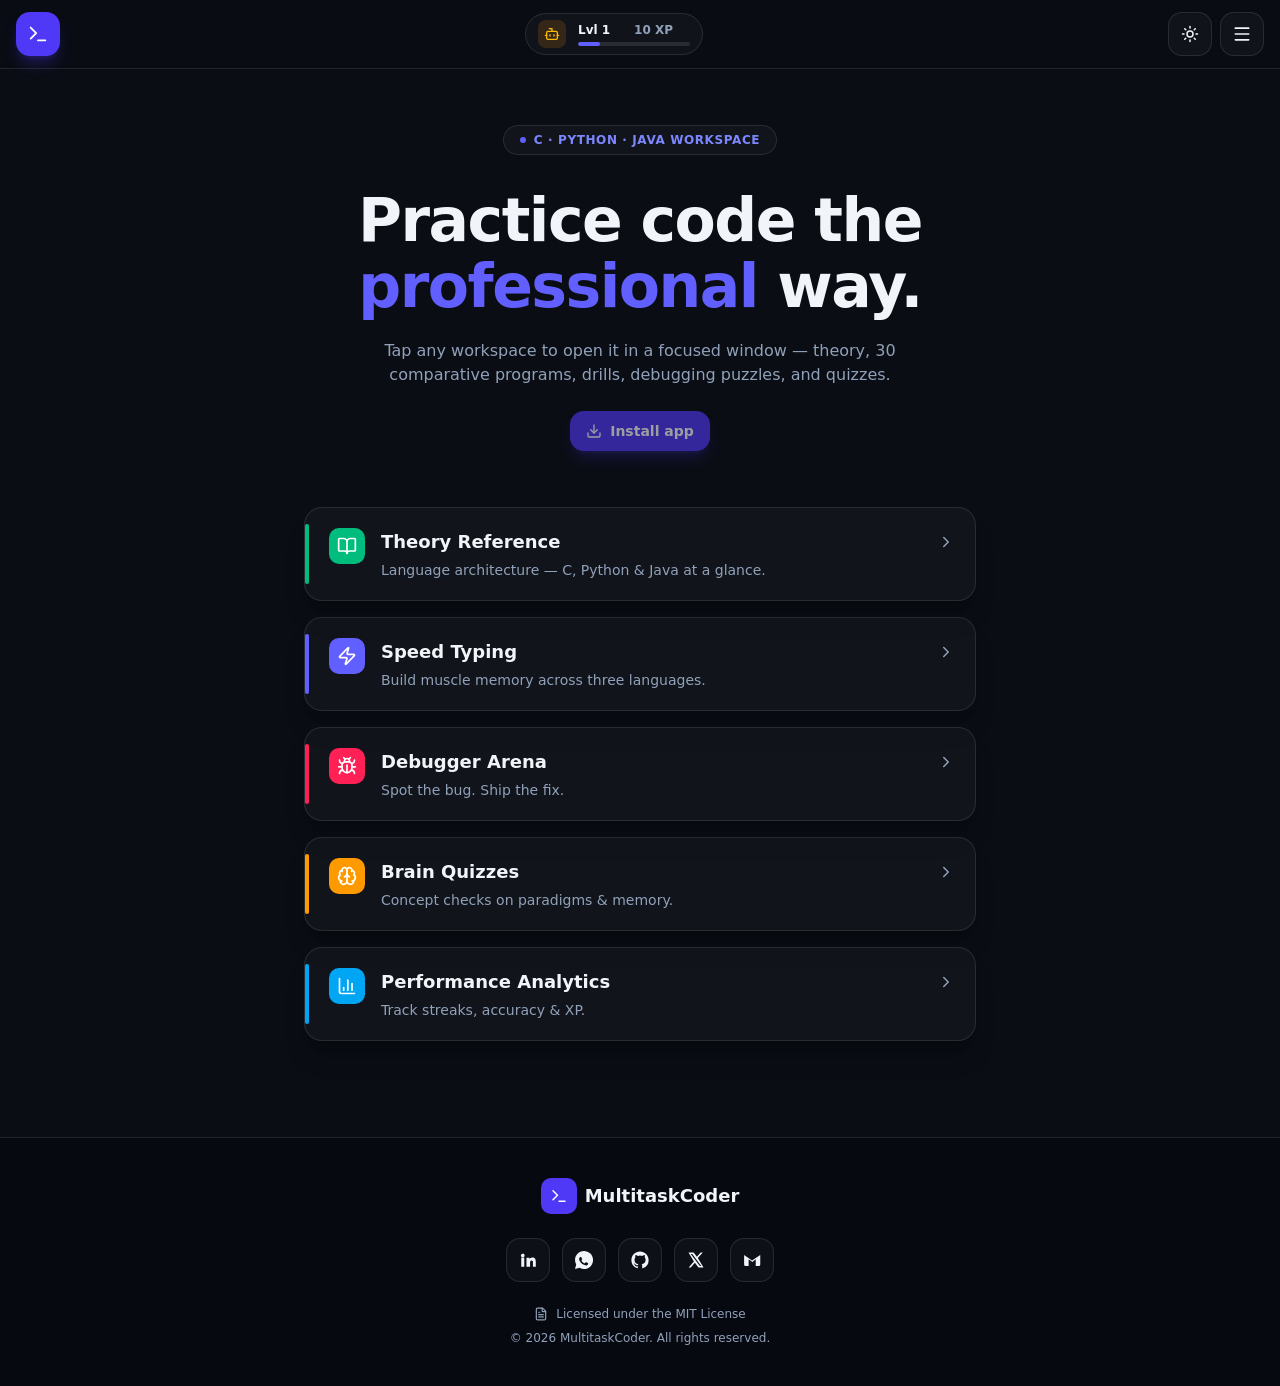
==== index.html @ 4a7f6e58 "Add files via upload" ====
<!DOCTYPE html>
<html lang="en" class="dark">
<head>
  <meta charset="utf-8">
  <meta name="viewport" content="width=device-width, initial-scale=1">
  <title>MultitaskCoder — Practice C, Python &amp; Java</title>

  <meta name="description" content="A gamified workspace with 30 comparative programs, theory, typing drills, debugging puzzles, and quizzes across C, Python, and Java.">
  <meta name="theme-color" content="#4f46e5">

  <!-- PWA / iOS home-screen -->
  <meta name="apple-mobile-web-app-capable" content="yes">
  <meta name="apple-mobile-web-app-status-bar-style" content="black-translucent">
  <meta name="apple-mobile-web-app-title" content="MultitaskCoder">
  <link rel="manifest" href="./manifest.webmanifest">
  <link rel="icon" href="./assets/icons/favicon.ico" type="image/x-icon">
  <link rel="apple-touch-icon" href="./assets/icons/icon-192.png">

  <!-- Open Graph / Twitter (absolute URL required by the spec for social-media crawlers) -->
  <meta property="og:type" content="website">
  <meta property="og:title" content="MultitaskCoder — Practice C, Python &amp; Java">
  <meta property="og:description" content="A gamified workspace with 30 comparative programs, theory, typing drills, debugging puzzles, and quizzes across C, Python, and Java.">
  <meta property="og:image" content="https://pub-bb2e103a32db4e198524a2e9ed8f35b4.r2.dev/af7c9cf9-385e-4282-8b02-63d2bfdb34aa/id-preview-4fb9316d--4d228330-1f80-40c3-a4d7-594344d08f3d.lovable.app-1783873133806.png">
  <meta name="twitter:card" content="summary_large_image">
  <meta name="twitter:title" content="MultitaskCoder — Practice C, Python &amp; Java">
  <meta name="twitter:description" content="A gamified workspace with 30 comparative programs, theory, typing drills, debugging puzzles, and quizzes across C, Python, and Java.">
  <meta name="twitter:image" content="https://pub-bb2e103a32db4e198524a2e9ed8f35b4.r2.dev/af7c9cf9-385e-4282-8b02-63d2bfdb34aa/id-preview-4fb9316d--4d228330-1f80-40c3-a4d7-594344d08f3d.lovable.app-1783873133806.png">

  <link rel="stylesheet" href="./style.css">
</head>
<body>
  <div class="min-h-screen bg-[#0a0d14] text-slate-100 transition-colors">
    <header class="sticky top-0 z-40 flex items-center justify-between gap-3 px-4 py-3 backdrop-blur-xl border-b bg-[#0a0d14]/80 border-white/10">
      <button class="flex h-11 w-11 items-center justify-center rounded-xl bg-indigo-600 text-white shadow-lg shadow-indigo-600/30" aria-label="MultitaskCoder">
        <svg xmlns="http://www.w3.org/2000/svg" width="22" height="22" viewBox="0 0 24 24" fill="none" stroke="currentColor" stroke-width="2" stroke-linecap="round" stroke-linejoin="round" class="lucide lucide-terminal" aria-hidden="true">
          <path d="M12 19h8"></path>
          <path d="m4 17 6-6-6-6"></path>
        </svg>
      </button>
      <div class="flex items-center gap-3 rounded-full border px-3 py-1.5 bg-white/[0.03] border-white/10">
        <div class="flex h-7 w-7 items-center justify-center rounded-md bg-amber-500/15 text-amber-400">
          <svg xmlns="http://www.w3.org/2000/svg" width="16" height="16" viewBox="0 0 24 24" fill="none" stroke="currentColor" stroke-width="2" stroke-linecap="round" stroke-linejoin="round" class="lucide lucide-bot" aria-hidden="true">
            <path d="M12 8V4H8"></path>
            <rect width="16" height="12" x="4" y="8" rx="2"></rect>
            <path d="M2 14h2"></path>
            <path d="M20 14h2"></path>
            <path d="M15 13v2"></path>
            <path d="M9 13v2"></path>
          </svg>
        </div>
        <div class="flex flex-col leading-none">
          <div class="flex items-center gap-6 text-xs font-semibold">
            <span>Lvl 1</span>
            <span class="text-slate-400">10 XP</span>
          </div>
          <div class="mt-1 h-1 w-28 overflow-hidden rounded-full bg-white/10">
            <div class="h-full w-1/5 rounded-full bg-indigo-500"></div>
          </div>
        </div>
      </div>
      <div class="flex items-center gap-2">
        <button aria-label="Toggle theme" class="flex h-11 w-11 items-center justify-center rounded-xl border bg-white/[0.03] border-white/10">
          <svg xmlns="http://www.w3.org/2000/svg" width="18" height="18" viewBox="0 0 24 24" fill="none" stroke="currentColor" stroke-width="2" stroke-linecap="round" stroke-linejoin="round" class="lucide lucide-sun" aria-hidden="true">
            <circle cx="12" cy="12" r="4"></circle>
            <path d="M12 2v2"></path>
            <path d="M12 20v2"></path>
            <path d="m4.93 4.93 1.41 1.41"></path>
            <path d="m17.66 17.66 1.41 1.41"></path>
            <path d="M2 12h2"></path>
            <path d="M20 12h2"></path>
            <path d="m6.34 17.66-1.41 1.41"></path>
            <path d="m19.07 4.93-1.41 1.41"></path>
          </svg>
        </button>
        <button aria-label="Open menu" aria-expanded="false" class="flex h-11 w-11 items-center justify-center rounded-xl border bg-white/[0.03] border-white/10">
          <svg xmlns="http://www.w3.org/2000/svg" width="20" height="20" viewBox="0 0 24 24" fill="none" stroke="currentColor" stroke-width="2" stroke-linecap="round" stroke-linejoin="round" class="lucide lucide-menu" aria-hidden="true">
            <path d="M4 5h16"></path>
            <path d="M4 12h16"></path>
            <path d="M4 19h16"></path>
          </svg>
        </button>
      </div>
    </header>
    <main class="relative px-6 pt-14 pb-16 text-center">
      <div class="relative mx-auto inline-flex items-center gap-2 rounded-full border px-4 py-1.5 text-xs font-semibold uppercase tracking-wider text-indigo-400 bg-white/[0.03] border-white/10">
        <span class="h-1.5 w-1.5 rounded-full bg-indigo-500 animate-pulse"></span>
        C · Python · Java Workspace
      </div>
      <h1 class="mx-auto mt-8 max-w-3xl text-4xl font-bold leading-[1.1] tracking-tight sm:text-6xl">
        Practice code the
        <span class="text-indigo-500">professional</span>
        way.
      </h1>
      <p class="mx-auto mt-5 max-w-xl text-base text-slate-400">Tap any workspace to open it in a focused window — theory, 30 comparative programs, drills, debugging puzzles, and quizzes.</p>
      <button id="installAppBtn" class="mt-6 inline-flex items-center gap-2 rounded-xl bg-indigo-600 px-4 py-2.5 text-sm font-semibold text-white shadow-lg shadow-indigo-600/30 hover:bg-indigo-500 disabled:opacity-60">
        <svg xmlns="http://www.w3.org/2000/svg" width="16" height="16" viewBox="0 0 24 24" fill="none" stroke="currentColor" stroke-width="2" stroke-linecap="round" stroke-linejoin="round" class="lucide lucide-download" aria-hidden="true">
          <path d="M12 15V3"></path>
          <path d="M21 15v4a2 2 0 0 1-2 2H5a2 2 0 0 1-2-2v-4"></path>
          <path d="m7 10 5 5 5-5"></path>
        </svg>
        <!-- -->
        Install app
      </button>
      <section class="mx-auto mt-14 grid max-w-2xl gap-4 text-left">
        <button class="group relative overflow-hidden rounded-2xl border p-5 pl-6 text-left shadow-xl shadow-black/20 transition hover:-translate-y-0.5 hover:ring-2 ring-emerald-500/40 bg-white/[0.03] border-white/10">
          <span class="absolute inset-y-4 left-0 w-1 rounded-full bg-emerald-500"></span>
          <div class="flex items-start gap-4">
            <div class="rounded-lg p-2 text-white bg-emerald-500">
              <svg xmlns="http://www.w3.org/2000/svg" width="20" height="20" viewBox="0 0 24 24" fill="none" stroke="currentColor" stroke-width="2" stroke-linecap="round" stroke-linejoin="round" class="lucide lucide-book-open" aria-hidden="true">
                <path d="M12 7v14"></path>
                <path d="M3 18a1 1 0 0 1-1-1V4a1 1 0 0 1 1-1h5a4 4 0 0 1 4 4 4 4 0 0 1 4-4h5a1 1 0 0 1 1 1v13a1 1 0 0 1-1 1h-6a3 3 0 0 0-3 3 3 3 0 0 0-3-3z"></path>
              </svg>
            </div>
            <div class="min-w-0 flex-1">
              <div class="flex items-center justify-between gap-3">
                <h2 class="text-lg font-bold">Theory Reference</h2>
                <svg xmlns="http://www.w3.org/2000/svg" width="18" height="18" viewBox="0 0 24 24" fill="none" stroke="currentColor" stroke-width="2" stroke-linecap="round" stroke-linejoin="round" class="lucide lucide-chevron-right text-slate-400 transition group-hover:translate-x-0.5" aria-hidden="true">
                  <path d="m9 18 6-6-6-6"></path>
                </svg>
              </div>
              <p class="mt-1 text-sm text-slate-400">Language architecture — C, Python &amp; Java at a glance.</p>
            </div>
          </div>
        </button>
        <button class="group relative overflow-hidden rounded-2xl border p-5 pl-6 text-left shadow-xl shadow-black/20 transition hover:-translate-y-0.5 hover:ring-2 ring-indigo-500/40 bg-white/[0.03] border-white/10">
          <span class="absolute inset-y-4 left-0 w-1 rounded-full bg-indigo-500"></span>
          <div class="flex items-start gap-4">
            <div class="rounded-lg p-2 text-white bg-indigo-500">
              <svg xmlns="http://www.w3.org/2000/svg" width="20" height="20" viewBox="0 0 24 24" fill="none" stroke="currentColor" stroke-width="2" stroke-linecap="round" stroke-linejoin="round" class="lucide lucide-zap" aria-hidden="true">
                <path d="M4 14a1 1 0 0 1-.78-1.63l9.9-10.2a.5.5 0 0 1 .86.46l-1.92 6.02A1 1 0 0 0 13 10h7a1 1 0 0 1 .78 1.63l-9.9 10.2a.5.5 0 0 1-.86-.46l1.92-6.02A1 1 0 0 0 11 14z"></path>
              </svg>
            </div>
            <div class="min-w-0 flex-1">
              <div class="flex items-center justify-between gap-3">
                <h2 class="text-lg font-bold">Speed Typing</h2>
                <svg xmlns="http://www.w3.org/2000/svg" width="18" height="18" viewBox="0 0 24 24" fill="none" stroke="currentColor" stroke-width="2" stroke-linecap="round" stroke-linejoin="round" class="lucide lucide-chevron-right text-slate-400 transition group-hover:translate-x-0.5" aria-hidden="true">
                  <path d="m9 18 6-6-6-6"></path>
                </svg>
              </div>
              <p class="mt-1 text-sm text-slate-400">Build muscle memory across three languages.</p>
            </div>
          </div>
        </button>
        <button class="group relative overflow-hidden rounded-2xl border p-5 pl-6 text-left shadow-xl shadow-black/20 transition hover:-translate-y-0.5 hover:ring-2 ring-rose-500/40 bg-white/[0.03] border-white/10">
          <span class="absolute inset-y-4 left-0 w-1 rounded-full bg-rose-500"></span>
          <div class="flex items-start gap-4">
            <div class="rounded-lg p-2 text-white bg-rose-500">
              <svg xmlns="http://www.w3.org/2000/svg" width="20" height="20" viewBox="0 0 24 24" fill="none" stroke="currentColor" stroke-width="2" stroke-linecap="round" stroke-linejoin="round" class="lucide lucide-bug" aria-hidden="true">
                <path d="M12 20v-9"></path>
                <path d="M14 7a4 4 0 0 1 4 4v3a6 6 0 0 1-12 0v-3a4 4 0 0 1 4-4z"></path>
                <path d="M14.12 3.88 16 2"></path>
                <path d="M21 21a4 4 0 0 0-3.81-4"></path>
                <path d="M21 5a4 4 0 0 1-3.55 3.97"></path>
                <path d="M22 13h-4"></path>
                <path d="M3 21a4 4 0 0 1 3.81-4"></path>
                <path d="M3 5a4 4 0 0 0 3.55 3.97"></path>
                <path d="M6 13H2"></path>
                <path d="m8 2 1.88 1.88"></path>
                <path d="M9 7.13V6a3 3 0 1 1 6 0v1.13"></path>
              </svg>
            </div>
            <div class="min-w-0 flex-1">
              <div class="flex items-center justify-between gap-3">
                <h2 class="text-lg font-bold">Debugger Arena</h2>
                <svg xmlns="http://www.w3.org/2000/svg" width="18" height="18" viewBox="0 0 24 24" fill="none" stroke="currentColor" stroke-width="2" stroke-linecap="round" stroke-linejoin="round" class="lucide lucide-chevron-right text-slate-400 transition group-hover:translate-x-0.5" aria-hidden="true">
                  <path d="m9 18 6-6-6-6"></path>
                </svg>
              </div>
              <p class="mt-1 text-sm text-slate-400">Spot the bug. Ship the fix.</p>
            </div>
          </div>
        </button>
        <button class="group relative overflow-hidden rounded-2xl border p-5 pl-6 text-left shadow-xl shadow-black/20 transition hover:-translate-y-0.5 hover:ring-2 ring-amber-500/40 bg-white/[0.03] border-white/10">
          <span class="absolute inset-y-4 left-0 w-1 rounded-full bg-amber-500"></span>
          <div class="flex items-start gap-4">
            <div class="rounded-lg p-2 text-white bg-amber-500">
              <svg xmlns="http://www.w3.org/2000/svg" width="20" height="20" viewBox="0 0 24 24" fill="none" stroke="currentColor" stroke-width="2" stroke-linecap="round" stroke-linejoin="round" class="lucide lucide-brain" aria-hidden="true">
                <path d="M12 18V5"></path>
                <path d="M15 13a4.17 4.17 0 0 1-3-4 4.17 4.17 0 0 1-3 4"></path>
                <path d="M17.598 6.5A3 3 0 1 0 12 5a3 3 0 1 0-5.598 1.5"></path>
                <path d="M17.997 5.125a4 4 0 0 1 2.526 5.77"></path>
                <path d="M18 18a4 4 0 0 0 2-7.464"></path>
                <path d="M19.967 17.483A4 4 0 1 1 12 18a4 4 0 1 1-7.967-.517"></path>
                <path d="M6 18a4 4 0 0 1-2-7.464"></path>
                <path d="M6.003 5.125a4 4 0 0 0-2.526 5.77"></path>
              </svg>
            </div>
            <div class="min-w-0 flex-1">
              <div class="flex items-center justify-between gap-3">
                <h2 class="text-lg font-bold">Brain Quizzes</h2>
                <svg xmlns="http://www.w3.org/2000/svg" width="18" height="18" viewBox="0 0 24 24" fill="none" stroke="currentColor" stroke-width="2" stroke-linecap="round" stroke-linejoin="round" class="lucide lucide-chevron-right text-slate-400 transition group-hover:translate-x-0.5" aria-hidden="true">
                  <path d="m9 18 6-6-6-6"></path>
                </svg>
              </div>
              <p class="mt-1 text-sm text-slate-400">Concept checks on paradigms &amp; memory.</p>
            </div>
          </div>
        </button>
        <button class="group relative overflow-hidden rounded-2xl border p-5 pl-6 text-left shadow-xl shadow-black/20 transition hover:-translate-y-0.5 hover:ring-2 ring-sky-500/40 bg-white/[0.03] border-white/10">
          <span class="absolute inset-y-4 left-0 w-1 rounded-full bg-sky-500"></span>
          <div class="flex items-start gap-4">
            <div class="rounded-lg p-2 text-white bg-sky-500">
              <svg xmlns="http://www.w3.org/2000/svg" width="20" height="20" viewBox="0 0 24 24" fill="none" stroke="currentColor" stroke-width="2" stroke-linecap="round" stroke-linejoin="round" class="lucide lucide-chart-column" aria-hidden="true">
                <path d="M3 3v16a2 2 0 0 0 2 2h16"></path>
                <path d="M18 17V9"></path>
                <path d="M13 17V5"></path>
                <path d="M8 17v-3"></path>
              </svg>
            </div>
            <div class="min-w-0 flex-1">
              <div class="flex items-center justify-between gap-3">
                <h2 class="text-lg font-bold">Performance Analytics</h2>
                <svg xmlns="http://www.w3.org/2000/svg" width="18" height="18" viewBox="0 0 24 24" fill="none" stroke="currentColor" stroke-width="2" stroke-linecap="round" stroke-linejoin="round" class="lucide lucide-chevron-right text-slate-400 transition group-hover:translate-x-0.5" aria-hidden="true">
                  <path d="m9 18 6-6-6-6"></path>
                </svg>
              </div>
              <p class="mt-1 text-sm text-slate-400">Track streaks, accuracy &amp; XP.</p>
            </div>
          </div>
        </button>
      </section>
    </main>
    <footer class="mt-8 border-t px-6 py-10 border-white/10 bg-[#070911]">
      <div class="mx-auto flex max-w-2xl flex-col items-center gap-6 text-center">
        <div class="flex items-center gap-2">
          <div class="flex h-9 w-9 items-center justify-center rounded-lg bg-indigo-600 text-white">
            <svg xmlns="http://www.w3.org/2000/svg" width="18" height="18" viewBox="0 0 24 24" fill="none" stroke="currentColor" stroke-width="2" stroke-linecap="round" stroke-linejoin="round" class="lucide lucide-terminal" aria-hidden="true">
              <path d="M12 19h8"></path>
              <path d="m4 17 6-6-6-6"></path>
            </svg>
          </div>
          <span class="text-lg font-bold">MultitaskCoder</span>
        </div>
        <div class="flex flex-wrap items-center justify-center gap-3">
          <a href="https://www.linkedin.com/" target="_blank" rel="noopener noreferrer" aria-label="LinkedIn" class="flex h-11 w-11 items-center justify-center rounded-xl border transition hover:scale-105 bg-white/[0.03] border-white/10">
            <svg width="18" height="18" viewBox="0 0 24 24" fill="currentColor" aria-hidden="true">
              <path d="M4.98 3.5a2.5 2.5 0 11.02 5 2.5 2.5 0 01-.02-5zM3 9h4v12H3V9zm7 0h3.8v1.7h.05c.53-.95 1.83-1.95 3.77-1.95 4.03 0 4.78 2.65 4.78 6.1V21H18.6v-5.35c0-1.28-.02-2.93-1.78-2.93-1.78 0-2.05 1.4-2.05 2.84V21H10V9z"></path>
            </svg>
          </a>
          <a href="https://wa.me/" target="_blank" rel="noopener noreferrer" aria-label="WhatsApp" class="flex h-11 w-11 items-center justify-center rounded-xl border transition hover:scale-105 bg-white/[0.03] border-white/10">
            <svg width="18" height="18" viewBox="0 0 24 24" fill="currentColor" aria-hidden="true">
              <path d="M20.52 3.48A11.9 11.9 0 0012.03 0C5.4 0 .03 5.37.03 12c0 2.11.55 4.17 1.6 5.98L0 24l6.18-1.62A11.98 11.98 0 0012.03 24c6.63 0 12-5.37 12-12 0-3.2-1.25-6.21-3.5-8.52zm-3.12 14.32c-.24.68-1.42 1.32-1.99 1.4-.51.08-1.16.11-1.87-.12-.44-.14-.99-.32-1.7-.63-2.98-1.29-4.93-4.29-5.08-4.49-.15-.2-1.22-1.62-1.22-3.08s.77-2.19 1.04-2.48c.27-.3.59-.37.79-.37h.56c.18 0 .42-.08.66.5.24.58.83 2.04.9 2.18.07.15.12.32.02.52-.09.2-.14.32-.29.49-.15.17-.31.39-.44.52-.15.15-.3.31-.13.6.17.29.76 1.25 1.63 2.03 1.12 1 2.07 1.32 2.36 1.46.29.15.47.13.64-.07.18-.2.74-.87.94-1.16.19-.29.39-.24.66-.14.27.1 1.72.81 2.01.96.29.14.49.21.56.34.07.13.07.72-.17 1.4z"></path>
            </svg>
          </a>
          <a href="https://github.com/" target="_blank" rel="noopener noreferrer" aria-label="GitHub" class="flex h-11 w-11 items-center justify-center rounded-xl border transition hover:scale-105 bg-white/[0.03] border-white/10">
            <svg width="18" height="18" viewBox="0 0 24 24" fill="currentColor" aria-hidden="true">
              <path d="M12 .5C5.65.5.5 5.65.5 12a11.5 11.5 0 007.86 10.92c.58.11.79-.25.79-.56v-2c-3.2.7-3.87-1.37-3.87-1.37-.52-1.33-1.28-1.68-1.28-1.68-1.05-.72.08-.7.08-.7 1.16.08 1.77 1.2 1.77 1.2 1.03 1.77 2.7 1.26 3.36.96.1-.75.4-1.26.73-1.55-2.55-.29-5.24-1.28-5.24-5.7 0-1.26.45-2.29 1.19-3.1-.12-.3-.52-1.48.11-3.08 0 0 .97-.31 3.18 1.18a11 11 0 015.8 0c2.2-1.49 3.17-1.18 3.17-1.18.63 1.6.23 2.78.11 3.08.74.81 1.19 1.84 1.19 3.1 0 4.43-2.7 5.4-5.26 5.69.41.36.77 1.06.77 2.14v3.17c0 .31.21.68.8.56A11.5 11.5 0 0023.5 12C23.5 5.65 18.35.5 12 .5z"></path>
            </svg>
          </a>
          <a href="https://twitter.com/" target="_blank" rel="noopener noreferrer" aria-label="Twitter" class="flex h-11 w-11 items-center justify-center rounded-xl border transition hover:scale-105 bg-white/[0.03] border-white/10">
            <svg width="18" height="18" viewBox="0 0 24 24" fill="currentColor" aria-hidden="true">
              <path d="M18.244 2H21l-6.52 7.45L22 22h-6.75l-4.72-6.17L4.98 22H2.22l6.97-7.96L2 2h6.91l4.27 5.65L18.24 2zm-1.18 18h1.87L7.03 4H5.03l12.03 16z"></path>
            </svg>
          </a>
          <a href="mailto:hello@example.com" target="_blank" rel="noopener noreferrer" aria-label="Gmail" class="flex h-11 w-11 items-center justify-center rounded-xl border transition hover:scale-105 bg-white/[0.03] border-white/10">
            <svg width="18" height="18" viewBox="0 0 24 24" fill="currentColor" aria-hidden="true">
              <path d="M12 12.7L1.5 5.3V18a2 2 0 002 2h4V11l5 3.5L17 11v9h4a2 2 0 002-2V5.3L12 12.7z"></path>
            </svg>
          </a>
        </div>
        <div class="flex flex-col items-center gap-2 text-xs text-slate-400">
          <div class="flex items-center gap-2">
            <svg xmlns="http://www.w3.org/2000/svg" width="14" height="14" viewBox="0 0 24 24" fill="none" stroke="currentColor" stroke-width="2" stroke-linecap="round" stroke-linejoin="round" class="lucide lucide-file-text" aria-hidden="true">
              <path d="M6 22a2 2 0 0 1-2-2V4a2 2 0 0 1 2-2h8a2.4 2.4 0 0 1 1.704.706l3.588 3.588A2.4 2.4 0 0 1 20 8v12a2 2 0 0 1-2 2z"></path>
              <path d="M14 2v5a1 1 0 0 0 1 1h5"></path>
              <path d="M10 9H8"></path>
              <path d="M16 13H8"></path>
              <path d="M16 17H8"></path>
            </svg>
            <span>Licensed under the MIT License</span>
          </div>
          <span>
            ©
            <!-- -->
            2026
            <!-- -->
            MultitaskCoder. All rights reserved.
          </span>
        </div>
      </div>
    </footer>
  </div>
  <script src="./script.js"></script>
</body>
</html>
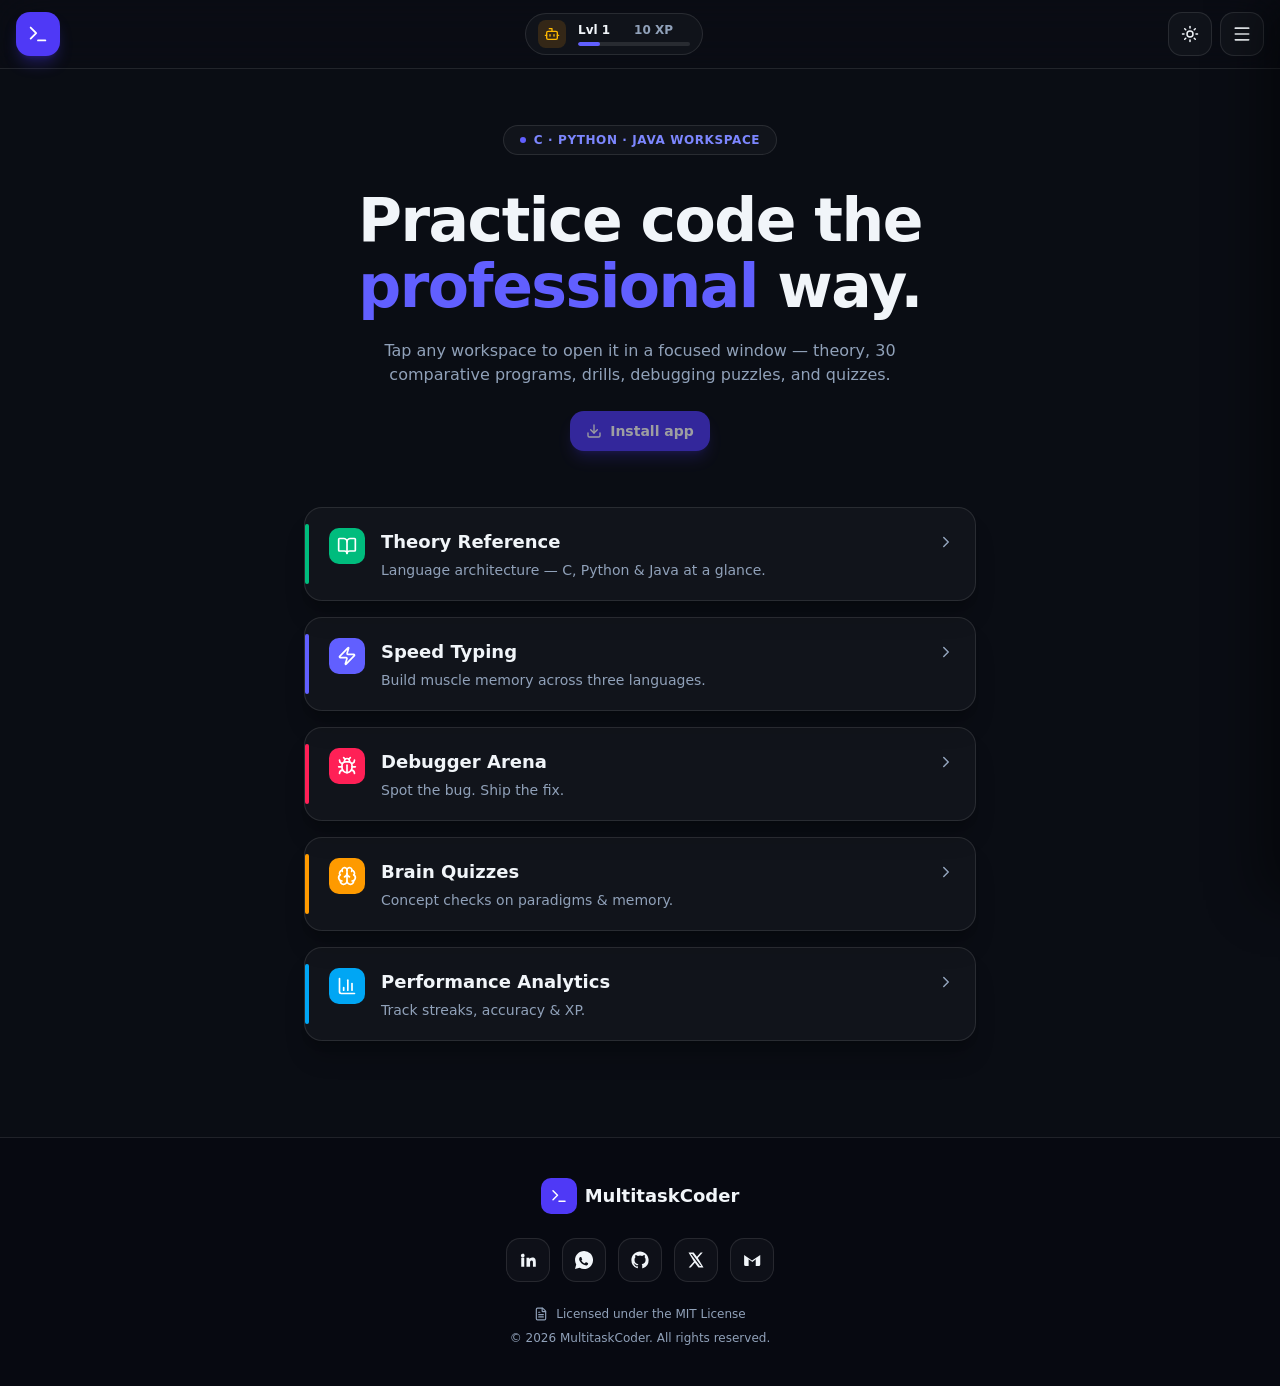
==== commit 38026693: "Add files via upload" ====
--- a/index.html
+++ b/index.html
@@ -29,15 +29,15 @@
   <link rel="stylesheet" href="./style.css">
 </head>
 <body>
-  <div class="min-h-screen bg-[#0a0d14] text-slate-100 transition-colors">
-    <header class="sticky top-0 z-40 flex items-center justify-between gap-3 px-4 py-3 backdrop-blur-xl border-b bg-[#0a0d14]/80 border-white/10">
-      <button class="flex h-11 w-11 items-center justify-center rounded-xl bg-indigo-600 text-white shadow-lg shadow-indigo-600/30" aria-label="MultitaskCoder">
+  <div class="min-h-screen bg-[#0a0d14] text-slate-100 transition-colors surface-page">
+    <header class="sticky top-0 z-40 flex items-center justify-between gap-3 px-4 py-3 backdrop-blur-xl border-b bg-[#0a0d14]/80 border-white/10 surface-panel">
+      <a href="./index.html" class="flex h-11 w-11 items-center justify-center rounded-xl bg-indigo-600 text-white shadow-lg shadow-indigo-600/30 logo-3d" aria-label="MultitaskCoder home">
         <svg xmlns="http://www.w3.org/2000/svg" width="22" height="22" viewBox="0 0 24 24" fill="none" stroke="currentColor" stroke-width="2" stroke-linecap="round" stroke-linejoin="round" class="lucide lucide-terminal" aria-hidden="true">
           <path d="M12 19h8"></path>
           <path d="m4 17 6-6-6-6"></path>
         </svg>
-      </button>
-      <div class="flex items-center gap-3 rounded-full border px-3 py-1.5 bg-white/[0.03] border-white/10">
+      </a>
+      <div class="flex items-center gap-3 rounded-full border px-3 py-1.5 bg-white/[0.03] border-white/10 surface-panel">
         <div class="flex h-7 w-7 items-center justify-center rounded-md bg-amber-500/15 text-amber-400">
           <svg xmlns="http://www.w3.org/2000/svg" width="16" height="16" viewBox="0 0 24 24" fill="none" stroke="currentColor" stroke-width="2" stroke-linecap="round" stroke-linejoin="round" class="lucide lucide-bot" aria-hidden="true">
             <path d="M12 8V4H8"></path>
@@ -50,17 +50,17 @@
         </div>
         <div class="flex flex-col leading-none">
           <div class="flex items-center gap-6 text-xs font-semibold">
-            <span>Lvl 1</span>
-            <span class="text-slate-400">10 XP</span>
+            <span id="levelLabel">Lvl 1</span>
+            <span id="xpLabel" class="text-slate-400 text-muted">10 XP</span>
           </div>
           <div class="mt-1 h-1 w-28 overflow-hidden rounded-full bg-white/10">
-            <div class="h-full w-1/5 rounded-full bg-indigo-500"></div>
+            <div id="xpBar" class="h-full w-1/5 rounded-full bg-indigo-500 xp-bar-fill"></div>
           </div>
         </div>
       </div>
       <div class="flex items-center gap-2">
-        <button aria-label="Toggle theme" class="flex h-11 w-11 items-center justify-center rounded-xl border bg-white/[0.03] border-white/10">
-          <svg xmlns="http://www.w3.org/2000/svg" width="18" height="18" viewBox="0 0 24 24" fill="none" stroke="currentColor" stroke-width="2" stroke-linecap="round" stroke-linejoin="round" class="lucide lucide-sun" aria-hidden="true">
+        <button id="themeToggleBtn" aria-label="Toggle theme" class="flex h-11 w-11 items-center justify-center rounded-xl border bg-white/[0.03] border-white/10 surface-panel btn-3d">
+          <svg xmlns="http://www.w3.org/2000/svg" width="18" height="18" viewBox="0 0 24 24" fill="none" stroke="currentColor" stroke-width="2" stroke-linecap="round" stroke-linejoin="round" class="lucide lucide-sun" aria-hidden="true" id="themeIcon">
             <circle cx="12" cy="12" r="4"></circle>
             <path d="M12 2v2"></path>
             <path d="M12 20v2"></path>
@@ -72,7 +72,7 @@
             <path d="m19.07 4.93-1.41 1.41"></path>
           </svg>
         </button>
-        <button aria-label="Open menu" aria-expanded="false" class="flex h-11 w-11 items-center justify-center rounded-xl border bg-white/[0.03] border-white/10">
+        <button id="menuToggleBtn" aria-label="Open menu" aria-expanded="false" class="flex h-11 w-11 items-center justify-center rounded-xl border bg-white/[0.03] border-white/10 surface-panel btn-3d">
           <svg xmlns="http://www.w3.org/2000/svg" width="20" height="20" viewBox="0 0 24 24" fill="none" stroke="currentColor" stroke-width="2" stroke-linecap="round" stroke-linejoin="round" class="lucide lucide-menu" aria-hidden="true">
             <path d="M4 5h16"></path>
             <path d="M4 12h16"></path>
@@ -81,18 +81,30 @@
         </button>
       </div>
     </header>
+
+    <!-- Slide-in navigation drawer (added: menu button now opens this) -->
+    <div id="navOverlay" class="nav-overlay"></div>
+    <nav id="navDrawer" class="nav-drawer surface-panel" aria-label="Site navigation">
+      <div class="nav-drawer-head">
+        <span class="nav-drawer-title">Menu</span>
+        <button id="navCloseBtn" class="btn-3d nav-close-btn" aria-label="Close menu">&times;</button>
+      </div>
+      <a href="./index.html" class="nav-drawer-link">Home</a>
+      <a href="./pages/theory.html" class="nav-drawer-link">Theory Reference</a>
+      <a href="./pages/typing.html" class="nav-drawer-link">Speed Typing</a>
+      <a href="./pages/debugger.html" class="nav-drawer-link">Debugger Arena</a>
+      <a href="./pages/quizzes.html" class="nav-drawer-link">Brain Quizzes</a>
+      <a href="./pages/analytics.html" class="nav-drawer-link">Performance Analytics</a>
+    </nav>
+
     <main class="relative px-6 pt-14 pb-16 text-center">
-      <div class="relative mx-auto inline-flex items-center gap-2 rounded-full border px-4 py-1.5 text-xs font-semibold uppercase tracking-wider text-indigo-400 bg-white/[0.03] border-white/10">
+      <div class="relative mx-auto inline-flex items-center gap-2 rounded-full border px-4 py-1.5 text-xs font-semibold uppercase tracking-wider text-indigo-400 bg-white/[0.03] border-white/10 surface-panel">
         <span class="h-1.5 w-1.5 rounded-full bg-indigo-500 animate-pulse"></span>
         C · Python · Java Workspace
       </div>
-      <h1 class="mx-auto mt-8 max-w-3xl text-4xl font-bold leading-[1.1] tracking-tight sm:text-6xl">
-        Practice code the
-        <span class="text-indigo-500">professional</span>
-        way.
-      </h1>
-      <p class="mx-auto mt-5 max-w-xl text-base text-slate-400">Tap any workspace to open it in a focused window — theory, 30 comparative programs, drills, debugging puzzles, and quizzes.</p>
-      <button id="installAppBtn" class="mt-6 inline-flex items-center gap-2 rounded-xl bg-indigo-600 px-4 py-2.5 text-sm font-semibold text-white shadow-lg shadow-indigo-600/30 hover:bg-indigo-500 disabled:opacity-60">
+      <h1 class="mx-auto mt-8 max-w-3xl text-4xl font-bold leading-[1.1] tracking-tight sm:text-6xl">Practice code the <span class="text-indigo-500">professional</span> way.</h1>
+      <p class="mx-auto mt-5 max-w-xl text-base text-slate-400 text-muted">Tap any workspace to open it in a focused window — theory, 30 comparative programs, drills, debugging puzzles, and quizzes.</p>
+      <button id="installAppBtn" class="mt-6 inline-flex items-center gap-2 rounded-xl bg-indigo-600 px-4 py-2.5 text-sm font-semibold text-white shadow-lg shadow-indigo-600/30 hover:bg-indigo-500 disabled:opacity-60 btn-3d">
         <svg xmlns="http://www.w3.org/2000/svg" width="16" height="16" viewBox="0 0 24 24" fill="none" stroke="currentColor" stroke-width="2" stroke-linecap="round" stroke-linejoin="round" class="lucide lucide-download" aria-hidden="true">
           <path d="M12 15V3"></path>
           <path d="M21 15v4a2 2 0 0 1-2 2H5a2 2 0 0 1-2-2v-4"></path>
@@ -102,7 +114,7 @@
         Install app
       </button>
       <section class="mx-auto mt-14 grid max-w-2xl gap-4 text-left">
-        <button class="group relative overflow-hidden rounded-2xl border p-5 pl-6 text-left shadow-xl shadow-black/20 transition hover:-translate-y-0.5 hover:ring-2 ring-emerald-500/40 bg-white/[0.03] border-white/10">
+        <a href="./pages/theory.html" class="workspace-card surface-panel group relative overflow-hidden rounded-2xl border p-5 pl-6 text-left shadow-xl shadow-black/20 transition hover:-translate-y-0.5 hover:ring-2 ring-emerald-500/40 bg-white/[0.03] border-white/10">
           <span class="absolute inset-y-4 left-0 w-1 rounded-full bg-emerald-500"></span>
           <div class="flex items-start gap-4">
             <div class="rounded-lg p-2 text-white bg-emerald-500">
@@ -118,11 +130,11 @@
                   <path d="m9 18 6-6-6-6"></path>
                 </svg>
               </div>
-              <p class="mt-1 text-sm text-slate-400">Language architecture — C, Python &amp; Java at a glance.</p>
-            </div>
-          </div>
-        </button>
-        <button class="group relative overflow-hidden rounded-2xl border p-5 pl-6 text-left shadow-xl shadow-black/20 transition hover:-translate-y-0.5 hover:ring-2 ring-indigo-500/40 bg-white/[0.03] border-white/10">
+              <p class="mt-1 text-sm text-slate-400 text-muted">Language architecture — C, Python &amp; Java at a glance.</p>
+            </div>
+          </div>
+        </a>
+        <a href="./pages/typing.html" class="workspace-card surface-panel group relative overflow-hidden rounded-2xl border p-5 pl-6 text-left shadow-xl shadow-black/20 transition hover:-translate-y-0.5 hover:ring-2 ring-indigo-500/40 bg-white/[0.03] border-white/10">
           <span class="absolute inset-y-4 left-0 w-1 rounded-full bg-indigo-500"></span>
           <div class="flex items-start gap-4">
             <div class="rounded-lg p-2 text-white bg-indigo-500">
@@ -137,11 +149,11 @@
                   <path d="m9 18 6-6-6-6"></path>
                 </svg>
               </div>
-              <p class="mt-1 text-sm text-slate-400">Build muscle memory across three languages.</p>
-            </div>
-          </div>
-        </button>
-        <button class="group relative overflow-hidden rounded-2xl border p-5 pl-6 text-left shadow-xl shadow-black/20 transition hover:-translate-y-0.5 hover:ring-2 ring-rose-500/40 bg-white/[0.03] border-white/10">
+              <p class="mt-1 text-sm text-slate-400 text-muted">Build muscle memory across three languages.</p>
+            </div>
+          </div>
+        </a>
+        <a href="./pages/debugger.html" class="workspace-card surface-panel group relative overflow-hidden rounded-2xl border p-5 pl-6 text-left shadow-xl shadow-black/20 transition hover:-translate-y-0.5 hover:ring-2 ring-rose-500/40 bg-white/[0.03] border-white/10">
           <span class="absolute inset-y-4 left-0 w-1 rounded-full bg-rose-500"></span>
           <div class="flex items-start gap-4">
             <div class="rounded-lg p-2 text-white bg-rose-500">
@@ -166,11 +178,11 @@
                   <path d="m9 18 6-6-6-6"></path>
                 </svg>
               </div>
-              <p class="mt-1 text-sm text-slate-400">Spot the bug. Ship the fix.</p>
-            </div>
-          </div>
-        </button>
-        <button class="group relative overflow-hidden rounded-2xl border p-5 pl-6 text-left shadow-xl shadow-black/20 transition hover:-translate-y-0.5 hover:ring-2 ring-amber-500/40 bg-white/[0.03] border-white/10">
+              <p class="mt-1 text-sm text-slate-400 text-muted">Spot the bug. Ship the fix.</p>
+            </div>
+          </div>
+        </a>
+        <a href="./pages/quizzes.html" class="workspace-card surface-panel group relative overflow-hidden rounded-2xl border p-5 pl-6 text-left shadow-xl shadow-black/20 transition hover:-translate-y-0.5 hover:ring-2 ring-amber-500/40 bg-white/[0.03] border-white/10">
           <span class="absolute inset-y-4 left-0 w-1 rounded-full bg-amber-500"></span>
           <div class="flex items-start gap-4">
             <div class="rounded-lg p-2 text-white bg-amber-500">
@@ -192,11 +204,11 @@
                   <path d="m9 18 6-6-6-6"></path>
                 </svg>
               </div>
-              <p class="mt-1 text-sm text-slate-400">Concept checks on paradigms &amp; memory.</p>
-            </div>
-          </div>
-        </button>
-        <button class="group relative overflow-hidden rounded-2xl border p-5 pl-6 text-left shadow-xl shadow-black/20 transition hover:-translate-y-0.5 hover:ring-2 ring-sky-500/40 bg-white/[0.03] border-white/10">
+              <p class="mt-1 text-sm text-slate-400 text-muted">Concept checks on paradigms &amp; memory.</p>
+            </div>
+          </div>
+        </a>
+        <a href="./pages/analytics.html" class="workspace-card surface-panel group relative overflow-hidden rounded-2xl border p-5 pl-6 text-left shadow-xl shadow-black/20 transition hover:-translate-y-0.5 hover:ring-2 ring-sky-500/40 bg-white/[0.03] border-white/10">
           <span class="absolute inset-y-4 left-0 w-1 rounded-full bg-sky-500"></span>
           <div class="flex items-start gap-4">
             <div class="rounded-lg p-2 text-white bg-sky-500">
@@ -214,13 +226,13 @@
                   <path d="m9 18 6-6-6-6"></path>
                 </svg>
               </div>
-              <p class="mt-1 text-sm text-slate-400">Track streaks, accuracy &amp; XP.</p>
-            </div>
-          </div>
-        </button>
+              <p class="mt-1 text-sm text-slate-400 text-muted">Track streaks, accuracy &amp; XP.</p>
+            </div>
+          </div>
+        </a>
       </section>
     </main>
-    <footer class="mt-8 border-t px-6 py-10 border-white/10 bg-[#070911]">
+    <footer class="mt-8 border-t px-6 py-10 border-white/10 bg-[#070911] surface-footer">
       <div class="mx-auto flex max-w-2xl flex-col items-center gap-6 text-center">
         <div class="flex items-center gap-2">
           <div class="flex h-9 w-9 items-center justify-center rounded-lg bg-indigo-600 text-white">
@@ -232,33 +244,33 @@
           <span class="text-lg font-bold">MultitaskCoder</span>
         </div>
         <div class="flex flex-wrap items-center justify-center gap-3">
-          <a href="https://www.linkedin.com/" target="_blank" rel="noopener noreferrer" aria-label="LinkedIn" class="flex h-11 w-11 items-center justify-center rounded-xl border transition hover:scale-105 bg-white/[0.03] border-white/10">
+          <a href="https://www.linkedin.com/" target="_blank" rel="noopener noreferrer" aria-label="LinkedIn" class="flex h-11 w-11 items-center justify-center rounded-xl border transition hover:scale-105 bg-white/[0.03] border-white/10 surface-panel btn-3d">
             <svg width="18" height="18" viewBox="0 0 24 24" fill="currentColor" aria-hidden="true">
               <path d="M4.98 3.5a2.5 2.5 0 11.02 5 2.5 2.5 0 01-.02-5zM3 9h4v12H3V9zm7 0h3.8v1.7h.05c.53-.95 1.83-1.95 3.77-1.95 4.03 0 4.78 2.65 4.78 6.1V21H18.6v-5.35c0-1.28-.02-2.93-1.78-2.93-1.78 0-2.05 1.4-2.05 2.84V21H10V9z"></path>
             </svg>
           </a>
-          <a href="https://wa.me/" target="_blank" rel="noopener noreferrer" aria-label="WhatsApp" class="flex h-11 w-11 items-center justify-center rounded-xl border transition hover:scale-105 bg-white/[0.03] border-white/10">
+          <a href="https://wa.me/" target="_blank" rel="noopener noreferrer" aria-label="WhatsApp" class="flex h-11 w-11 items-center justify-center rounded-xl border transition hover:scale-105 bg-white/[0.03] border-white/10 surface-panel btn-3d">
             <svg width="18" height="18" viewBox="0 0 24 24" fill="currentColor" aria-hidden="true">
               <path d="M20.52 3.48A11.9 11.9 0 0012.03 0C5.4 0 .03 5.37.03 12c0 2.11.55 4.17 1.6 5.98L0 24l6.18-1.62A11.98 11.98 0 0012.03 24c6.63 0 12-5.37 12-12 0-3.2-1.25-6.21-3.5-8.52zm-3.12 14.32c-.24.68-1.42 1.32-1.99 1.4-.51.08-1.16.11-1.87-.12-.44-.14-.99-.32-1.7-.63-2.98-1.29-4.93-4.29-5.08-4.49-.15-.2-1.22-1.62-1.22-3.08s.77-2.19 1.04-2.48c.27-.3.59-.37.79-.37h.56c.18 0 .42-.08.66.5.24.58.83 2.04.9 2.18.07.15.12.32.02.52-.09.2-.14.32-.29.49-.15.17-.31.39-.44.52-.15.15-.3.31-.13.6.17.29.76 1.25 1.63 2.03 1.12 1 2.07 1.32 2.36 1.46.29.15.47.13.64-.07.18-.2.74-.87.94-1.16.19-.29.39-.24.66-.14.27.1 1.72.81 2.01.96.29.14.49.21.56.34.07.13.07.72-.17 1.4z"></path>
             </svg>
           </a>
-          <a href="https://github.com/" target="_blank" rel="noopener noreferrer" aria-label="GitHub" class="flex h-11 w-11 items-center justify-center rounded-xl border transition hover:scale-105 bg-white/[0.03] border-white/10">
+          <a href="https://github.com/" target="_blank" rel="noopener noreferrer" aria-label="GitHub" class="flex h-11 w-11 items-center justify-center rounded-xl border transition hover:scale-105 bg-white/[0.03] border-white/10 surface-panel btn-3d">
             <svg width="18" height="18" viewBox="0 0 24 24" fill="currentColor" aria-hidden="true">
               <path d="M12 .5C5.65.5.5 5.65.5 12a11.5 11.5 0 007.86 10.92c.58.11.79-.25.79-.56v-2c-3.2.7-3.87-1.37-3.87-1.37-.52-1.33-1.28-1.68-1.28-1.68-1.05-.72.08-.7.08-.7 1.16.08 1.77 1.2 1.77 1.2 1.03 1.77 2.7 1.26 3.36.96.1-.75.4-1.26.73-1.55-2.55-.29-5.24-1.28-5.24-5.7 0-1.26.45-2.29 1.19-3.1-.12-.3-.52-1.48.11-3.08 0 0 .97-.31 3.18 1.18a11 11 0 015.8 0c2.2-1.49 3.17-1.18 3.17-1.18.63 1.6.23 2.78.11 3.08.74.81 1.19 1.84 1.19 3.1 0 4.43-2.7 5.4-5.26 5.69.41.36.77 1.06.77 2.14v3.17c0 .31.21.68.8.56A11.5 11.5 0 0023.5 12C23.5 5.65 18.35.5 12 .5z"></path>
             </svg>
           </a>
-          <a href="https://twitter.com/" target="_blank" rel="noopener noreferrer" aria-label="Twitter" class="flex h-11 w-11 items-center justify-center rounded-xl border transition hover:scale-105 bg-white/[0.03] border-white/10">
+          <a href="https://twitter.com/" target="_blank" rel="noopener noreferrer" aria-label="Twitter" class="flex h-11 w-11 items-center justify-center rounded-xl border transition hover:scale-105 bg-white/[0.03] border-white/10 surface-panel btn-3d">
             <svg width="18" height="18" viewBox="0 0 24 24" fill="currentColor" aria-hidden="true">
               <path d="M18.244 2H21l-6.52 7.45L22 22h-6.75l-4.72-6.17L4.98 22H2.22l6.97-7.96L2 2h6.91l4.27 5.65L18.24 2zm-1.18 18h1.87L7.03 4H5.03l12.03 16z"></path>
             </svg>
           </a>
-          <a href="mailto:hello@example.com" target="_blank" rel="noopener noreferrer" aria-label="Gmail" class="flex h-11 w-11 items-center justify-center rounded-xl border transition hover:scale-105 bg-white/[0.03] border-white/10">
+          <a href="mailto:hello@example.com" target="_blank" rel="noopener noreferrer" aria-label="Gmail" class="flex h-11 w-11 items-center justify-center rounded-xl border transition hover:scale-105 bg-white/[0.03] border-white/10 surface-panel btn-3d">
             <svg width="18" height="18" viewBox="0 0 24 24" fill="currentColor" aria-hidden="true">
               <path d="M12 12.7L1.5 5.3V18a2 2 0 002 2h4V11l5 3.5L17 11v9h4a2 2 0 002-2V5.3L12 12.7z"></path>
             </svg>
           </a>
         </div>
-        <div class="flex flex-col items-center gap-2 text-xs text-slate-400">
+        <div class="flex flex-col items-center gap-2 text-xs text-slate-400 text-muted">
           <div class="flex items-center gap-2">
             <svg xmlns="http://www.w3.org/2000/svg" width="14" height="14" viewBox="0 0 24 24" fill="none" stroke="currentColor" stroke-width="2" stroke-linecap="round" stroke-linejoin="round" class="lucide lucide-file-text" aria-hidden="true">
               <path d="M6 22a2 2 0 0 1-2-2V4a2 2 0 0 1 2-2h8a2.4 2.4 0 0 1 1.704.706l3.588 3.588A2.4 2.4 0 0 1 20 8v12a2 2 0 0 1-2 2z"></path>
@@ -269,13 +281,7 @@
             </svg>
             <span>Licensed under the MIT License</span>
           </div>
-          <span>
-            ©
-            <!-- -->
-            2026
-            <!-- -->
-            MultitaskCoder. All rights reserved.
-          </span>
+          <span>© <!-- -->2026<!-- --> MultitaskCoder. All rights reserved.</span>
         </div>
       </div>
     </footer>
